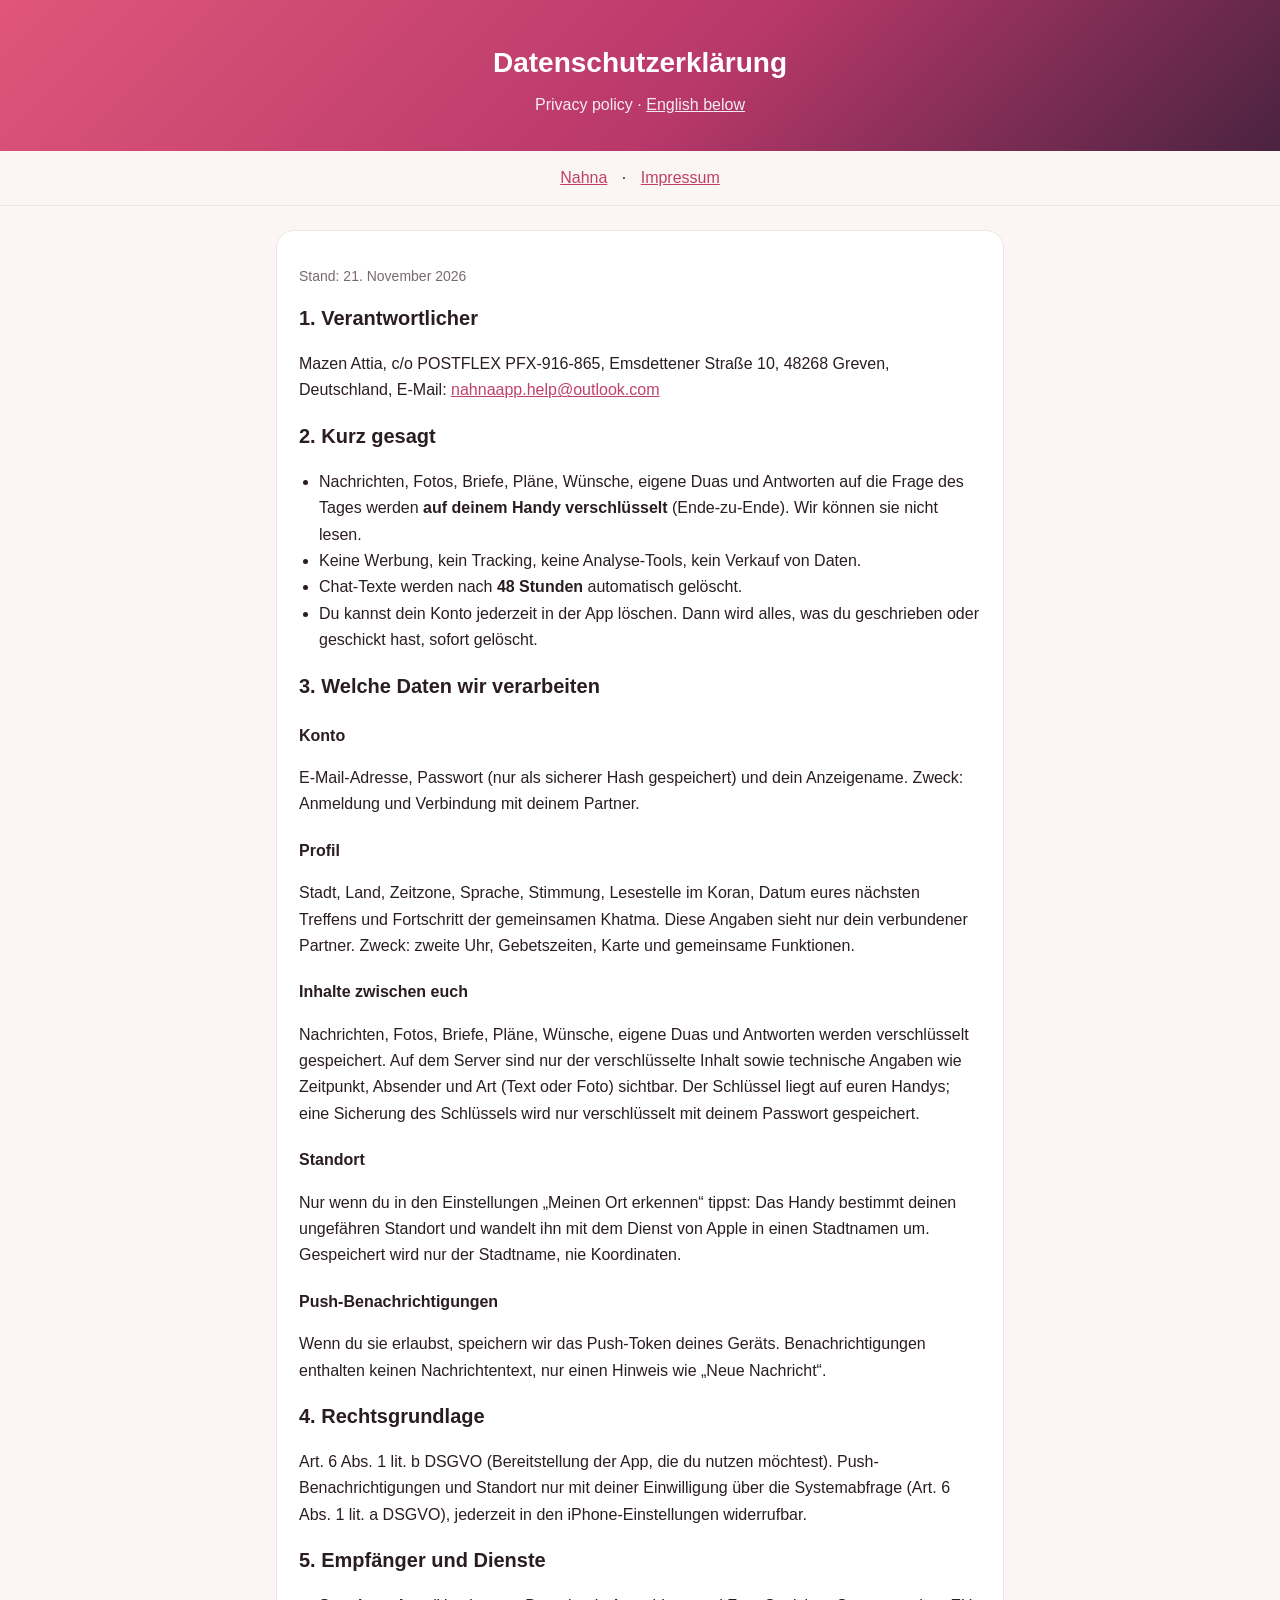
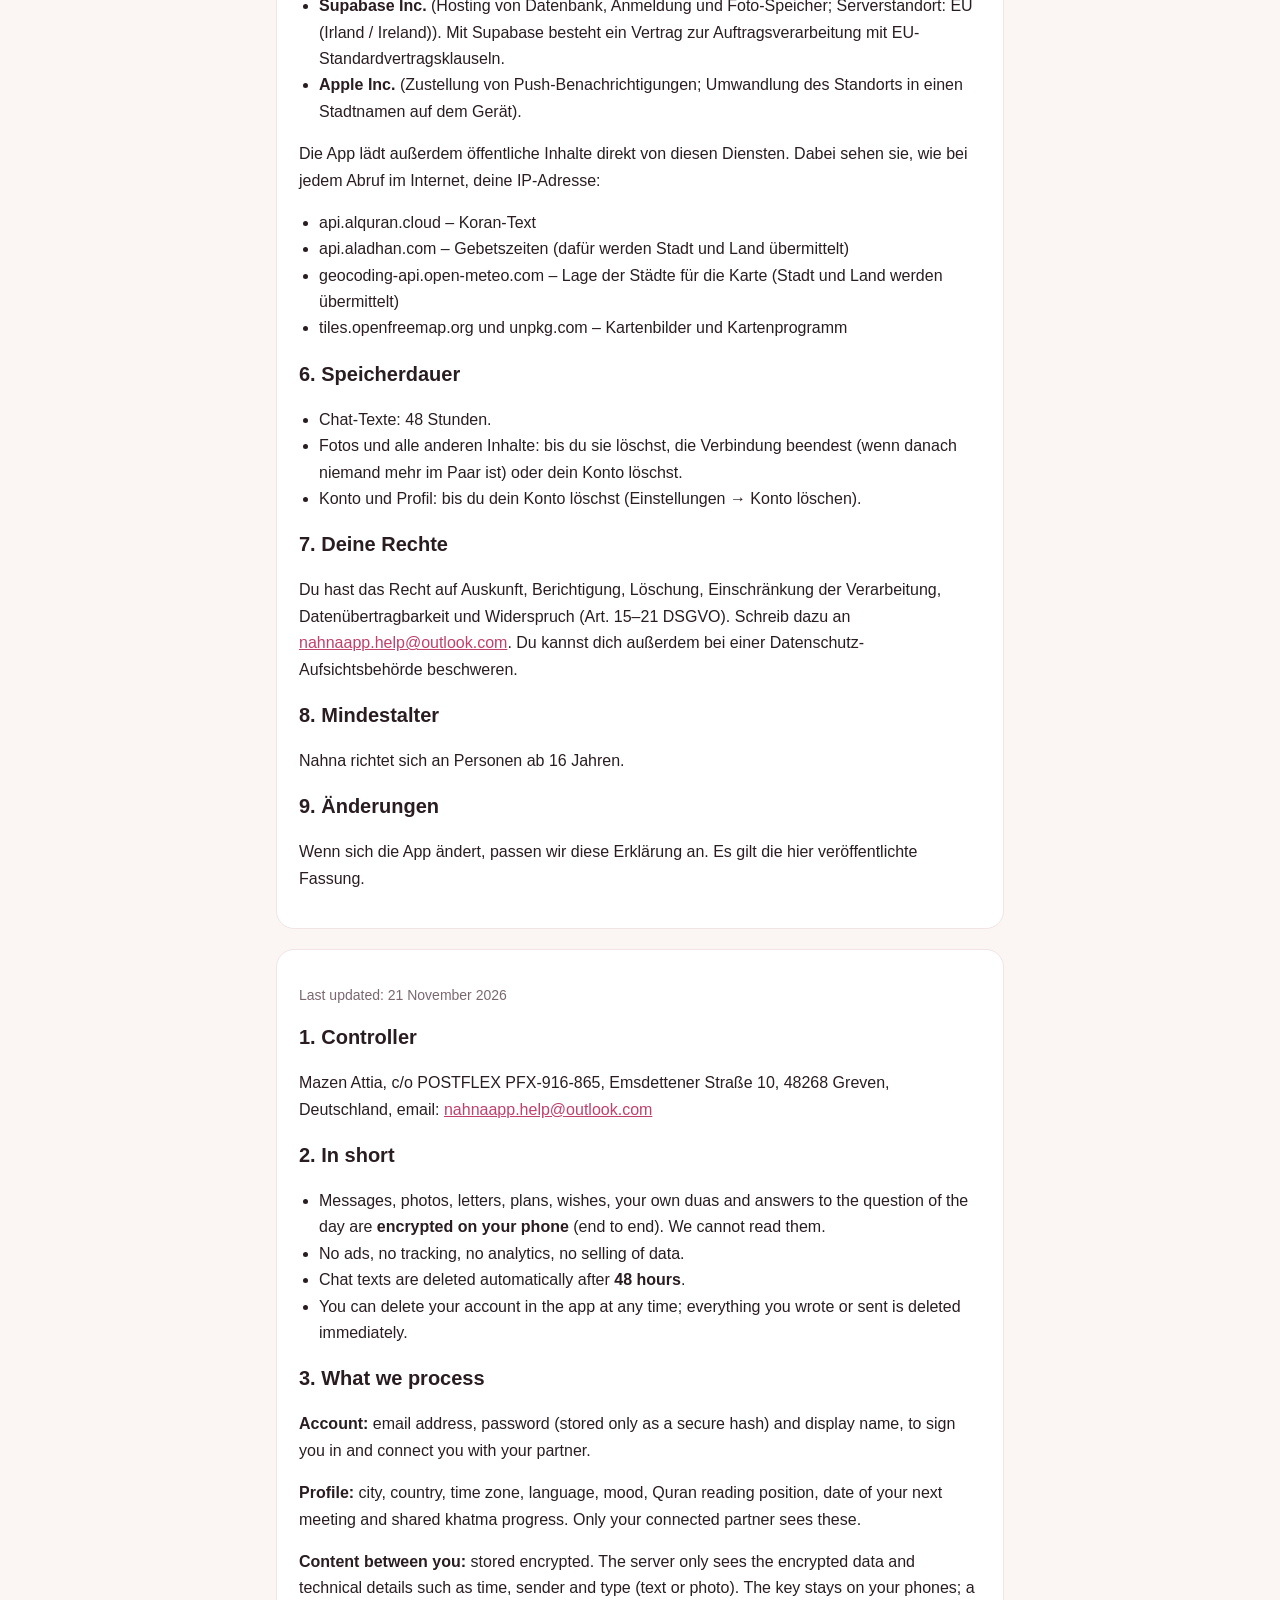
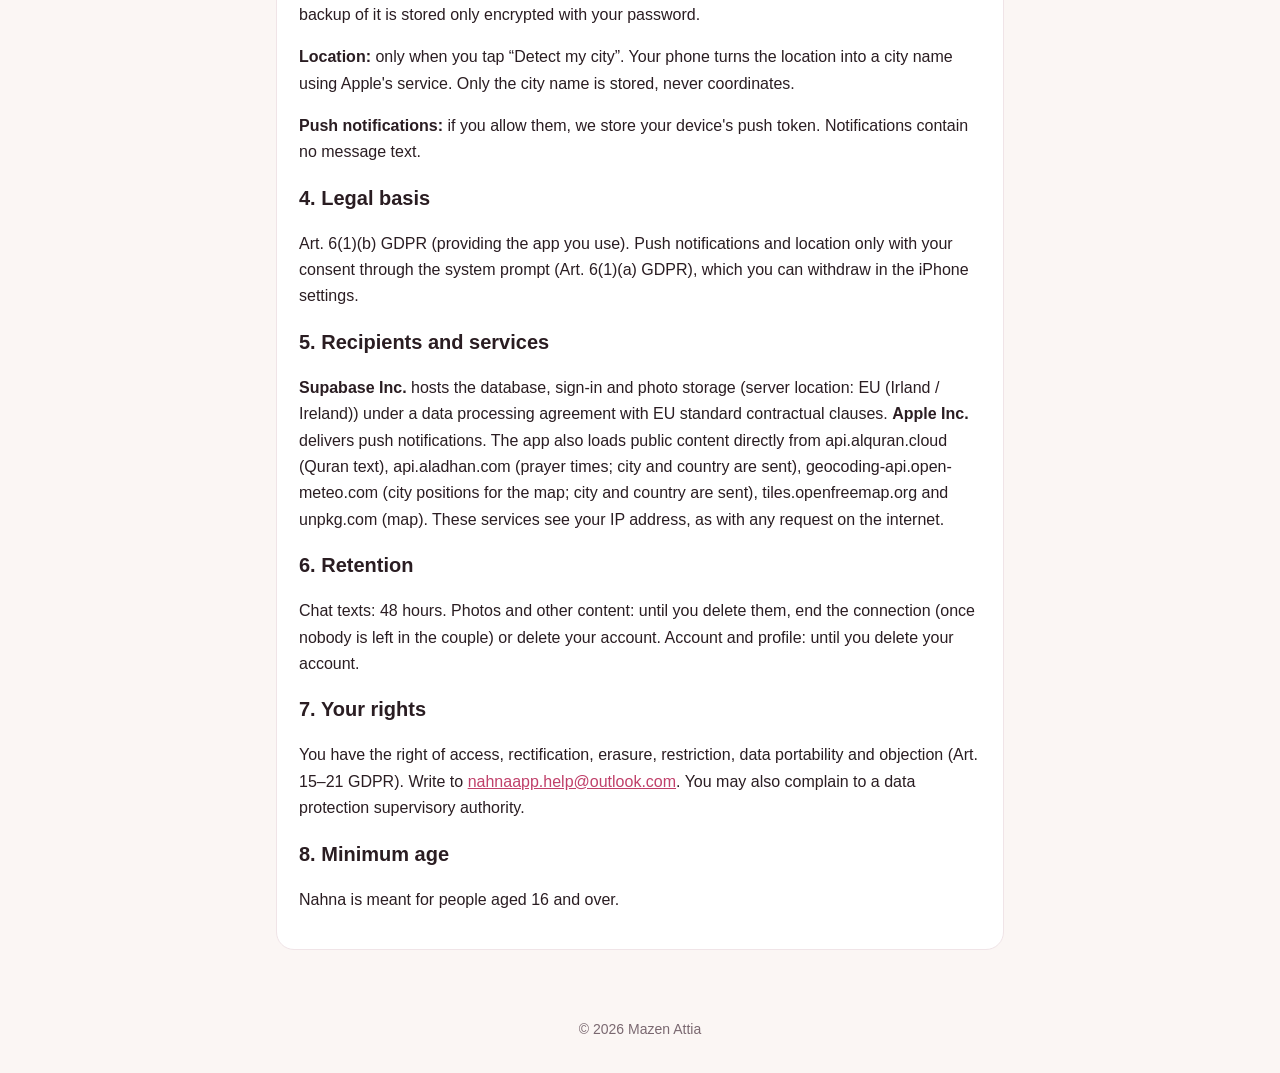
==== privacy.html @ 278a69fd "Add the Nahna website, privacy policy and imprint" ====
<!doctype html>
<html lang="de">
<head>
<meta charset="utf-8">
<meta name="viewport" content="width=device-width, initial-scale=1">
<title>Nahna – Datenschutz</title>
<link rel="stylesheet" href="style.css">
</head>
<body>
<header>
  <h1>Datenschutzerklärung</h1>
  <p>Privacy policy · <a href="#en" style="color:#fff">English below</a></p>
</header>
<nav><a href="index.html">Nahna</a> · <a href="imprint.html">Impressum</a></nav>
<main>
<section>
  <p class="muted">Stand: 21. November 2026</p>

  <h2>1. Verantwortlicher</h2>
  <p>Mazen Attia, c/o POSTFLEX PFX-916-865, Emsdettener Straße 10, 48268 Greven, Deutschland, E-Mail: <a href="mailto:nahnaapp.help@outlook.com">nahnaapp.help@outlook.com</a></p>

  <h2>2. Kurz gesagt</h2>
  <ul>
    <li>Nachrichten, Fotos, Briefe, Pläne, Wünsche, eigene Duas und Antworten auf die Frage des Tages werden <b>auf deinem Handy verschlüsselt</b> (Ende-zu-Ende). Wir können sie nicht lesen.</li>
    <li>Keine Werbung, kein Tracking, keine Analyse-Tools, kein Verkauf von Daten.</li>
    <li>Chat-Texte werden nach <b>48 Stunden</b> automatisch gelöscht.</li>
    <li>Du kannst dein Konto jederzeit in der App löschen. Dann wird alles, was du geschrieben oder geschickt hast, sofort gelöscht.</li>
  </ul>

  <h2>3. Welche Daten wir verarbeiten</h2>
  <h3>Konto</h3>
  <p>E-Mail-Adresse, Passwort (nur als sicherer Hash gespeichert) und dein Anzeigename. Zweck: Anmeldung und Verbindung mit deinem Partner.</p>
  <h3>Profil</h3>
  <p>Stadt, Land, Zeitzone, Sprache, Stimmung, Lesestelle im Koran, Datum eures nächsten Treffens und Fortschritt der gemeinsamen Khatma. Diese Angaben sieht nur dein verbundener Partner. Zweck: zweite Uhr, Gebetszeiten, Karte und gemeinsame Funktionen.</p>
  <h3>Inhalte zwischen euch</h3>
  <p>Nachrichten, Fotos, Briefe, Pläne, Wünsche, eigene Duas und Antworten werden verschlüsselt gespeichert. Auf dem Server sind nur der verschlüsselte Inhalt sowie technische Angaben wie Zeitpunkt, Absender und Art (Text oder Foto) sichtbar. Der Schlüssel liegt auf euren Handys; eine Sicherung des Schlüssels wird nur verschlüsselt mit deinem Passwort gespeichert.</p>
  <h3>Standort</h3>
  <p>Nur wenn du in den Einstellungen „Meinen Ort erkennen“ tippst: Das Handy bestimmt deinen ungefähren Standort und wandelt ihn mit dem Dienst von Apple in einen Stadtnamen um. Gespeichert wird nur der Stadtname, nie Koordinaten.</p>
  <h3>Push-Benachrichtigungen</h3>
  <p>Wenn du sie erlaubst, speichern wir das Push-Token deines Geräts. Benachrichtigungen enthalten keinen Nachrichtentext, nur einen Hinweis wie „Neue Nachricht“.</p>

  <h2>4. Rechtsgrundlage</h2>
  <p>Art. 6 Abs. 1 lit. b DSGVO (Bereitstellung der App, die du nutzen möchtest). Push-Benachrichtigungen und Standort nur mit deiner Einwilligung über die Systemabfrage (Art. 6 Abs. 1 lit. a DSGVO), jederzeit in den iPhone-Einstellungen widerrufbar.</p>

  <h2>5. Empfänger und Dienste</h2>
  <ul>
    <li><b>Supabase Inc.</b> (Hosting von Datenbank, Anmeldung und Foto-Speicher; Serverstandort: EU (Irland / Ireland)). Mit Supabase besteht ein Vertrag zur Auftragsverarbeitung mit EU-Standardvertragsklauseln.</li>
    <li><b>Apple Inc.</b> (Zustellung von Push-Benachrichtigungen; Umwandlung des Standorts in einen Stadtnamen auf dem Gerät).</li>
  </ul>
  <p>Die App lädt außerdem öffentliche Inhalte direkt von diesen Diensten. Dabei sehen sie, wie bei jedem Abruf im Internet, deine IP-Adresse:</p>
  <ul>
    <li>api.alquran.cloud – Koran-Text</li>
    <li>api.aladhan.com – Gebetszeiten (dafür werden Stadt und Land übermittelt)</li>
    <li>geocoding-api.open-meteo.com – Lage der Städte für die Karte (Stadt und Land werden übermittelt)</li>
    <li>tiles.openfreemap.org und unpkg.com – Kartenbilder und Kartenprogramm</li>
  </ul>

  <h2>6. Speicherdauer</h2>
  <ul>
    <li>Chat-Texte: 48 Stunden.</li>
    <li>Fotos und alle anderen Inhalte: bis du sie löschst, die Verbindung beendest (wenn danach niemand mehr im Paar ist) oder dein Konto löschst.</li>
    <li>Konto und Profil: bis du dein Konto löschst (Einstellungen → Konto löschen).</li>
  </ul>

  <h2>7. Deine Rechte</h2>
  <p>Du hast das Recht auf Auskunft, Berichtigung, Löschung, Einschränkung der Verarbeitung, Datenübertragbarkeit und Widerspruch (Art. 15–21 DSGVO). Schreib dazu an <a href="mailto:nahnaapp.help@outlook.com">nahnaapp.help@outlook.com</a>. Du kannst dich außerdem bei einer Datenschutz-Aufsichtsbehörde beschweren.</p>

  <h2>8. Mindestalter</h2>
  <p>Nahna richtet sich an Personen ab 16 Jahren.</p>

  <h2>9. Änderungen</h2>
  <p>Wenn sich die App ändert, passen wir diese Erklärung an. Es gilt die hier veröffentlichte Fassung.</p>
</section>

<section id="en" lang="en">
  <p class="muted">Last updated: 21 November 2026</p>

  <h2>1. Controller</h2>
  <p>Mazen Attia, c/o POSTFLEX PFX-916-865, Emsdettener Straße 10, 48268 Greven, Deutschland, email: <a href="mailto:nahnaapp.help@outlook.com">nahnaapp.help@outlook.com</a></p>

  <h2>2. In short</h2>
  <ul>
    <li>Messages, photos, letters, plans, wishes, your own duas and answers to the question of the day are <b>encrypted on your phone</b> (end to end). We cannot read them.</li>
    <li>No ads, no tracking, no analytics, no selling of data.</li>
    <li>Chat texts are deleted automatically after <b>48 hours</b>.</li>
    <li>You can delete your account in the app at any time; everything you wrote or sent is deleted immediately.</li>
  </ul>

  <h2>3. What we process</h2>
  <p><b>Account:</b> email address, password (stored only as a secure hash) and display name, to sign you in and connect you with your partner.</p>
  <p><b>Profile:</b> city, country, time zone, language, mood, Quran reading position, date of your next meeting and shared khatma progress. Only your connected partner sees these.</p>
  <p><b>Content between you:</b> stored encrypted. The server only sees the encrypted data and technical details such as time, sender and type (text or photo). The key stays on your phones; a backup of it is stored only encrypted with your password.</p>
  <p><b>Location:</b> only when you tap “Detect my city”. Your phone turns the location into a city name using Apple's service. Only the city name is stored, never coordinates.</p>
  <p><b>Push notifications:</b> if you allow them, we store your device's push token. Notifications contain no message text.</p>

  <h2>4. Legal basis</h2>
  <p>Art. 6(1)(b) GDPR (providing the app you use). Push notifications and location only with your consent through the system prompt (Art. 6(1)(a) GDPR), which you can withdraw in the iPhone settings.</p>

  <h2>5. Recipients and services</h2>
  <p><b>Supabase Inc.</b> hosts the database, sign-in and photo storage (server location: EU (Irland / Ireland)) under a data processing agreement with EU standard contractual clauses. <b>Apple Inc.</b> delivers push notifications. The app also loads public content directly from api.alquran.cloud (Quran text), api.aladhan.com (prayer times; city and country are sent), geocoding-api.open-meteo.com (city positions for the map; city and country are sent), tiles.openfreemap.org and unpkg.com (map). These services see your IP address, as with any request on the internet.</p>

  <h2>6. Retention</h2>
  <p>Chat texts: 48 hours. Photos and other content: until you delete them, end the connection (once nobody is left in the couple) or delete your account. Account and profile: until you delete your account.</p>

  <h2>7. Your rights</h2>
  <p>You have the right of access, rectification, erasure, restriction, data portability and objection (Art. 15–21 GDPR). Write to <a href="mailto:nahnaapp.help@outlook.com">nahnaapp.help@outlook.com</a>. You may also complain to a data protection supervisory authority.</p>

  <h2>8. Minimum age</h2>
  <p>Nahna is meant for people aged 16 and over.</p>
</section>
</main>
<footer>© 2026 Mazen Attia</footer>
</body>
</html>
---- style.css ----
:root {
  --bg: #fbf6f4;
  --card: #ffffff;
  --text: #2a1d22;
  --muted: #7a6870;
  --rose: #c0406a;
  --line: #f0e4e7;
}
@media (prefers-color-scheme: dark) {
  :root { --bg: #151012; --card: #1e181b; --text: #f6edf0; --muted: #b4a2a9; --rose: #f07a9a; --line: #33292d; }
}
* { box-sizing: border-box; }
body {
  margin: 0; background: var(--bg); color: var(--text);
  font: 16px/1.65 -apple-system, BlinkMacSystemFont, "Segoe UI", Roboto, sans-serif;
}
header {
  background: linear-gradient(135deg, #e0567a, #b8386a 55%, #4a2340);
  color: #fff; padding: 40px 16px 32px; text-align: center;
}
header img { width: 84px; height: 84px; border-radius: 20px; display: block; margin: 0 auto 12px; }
header h1 { margin: 0; font-size: 28px; }
header p { margin: 6px 0 0; opacity: .9; }
nav { text-align: center; padding: 14px 16px; border-bottom: 1px solid var(--line); }
nav a { margin: 0 10px; }
main { max-width: 760px; margin: 0 auto; padding: 24px 16px 48px; }
section { background: var(--card); border: 1px solid var(--line); border-radius: 18px; padding: 20px 22px; margin: 0 0 20px; }
h2 { font-size: 20px; margin: 0 0 8px; }
h3 { font-size: 16px; margin: 20px 0 4px; }
a { color: var(--rose); }
ul { padding-left: 20px; }
.muted { color: var(--muted); font-size: 14px; }
footer { text-align: center; color: var(--muted); font-size: 14px; padding: 0 16px 32px; }
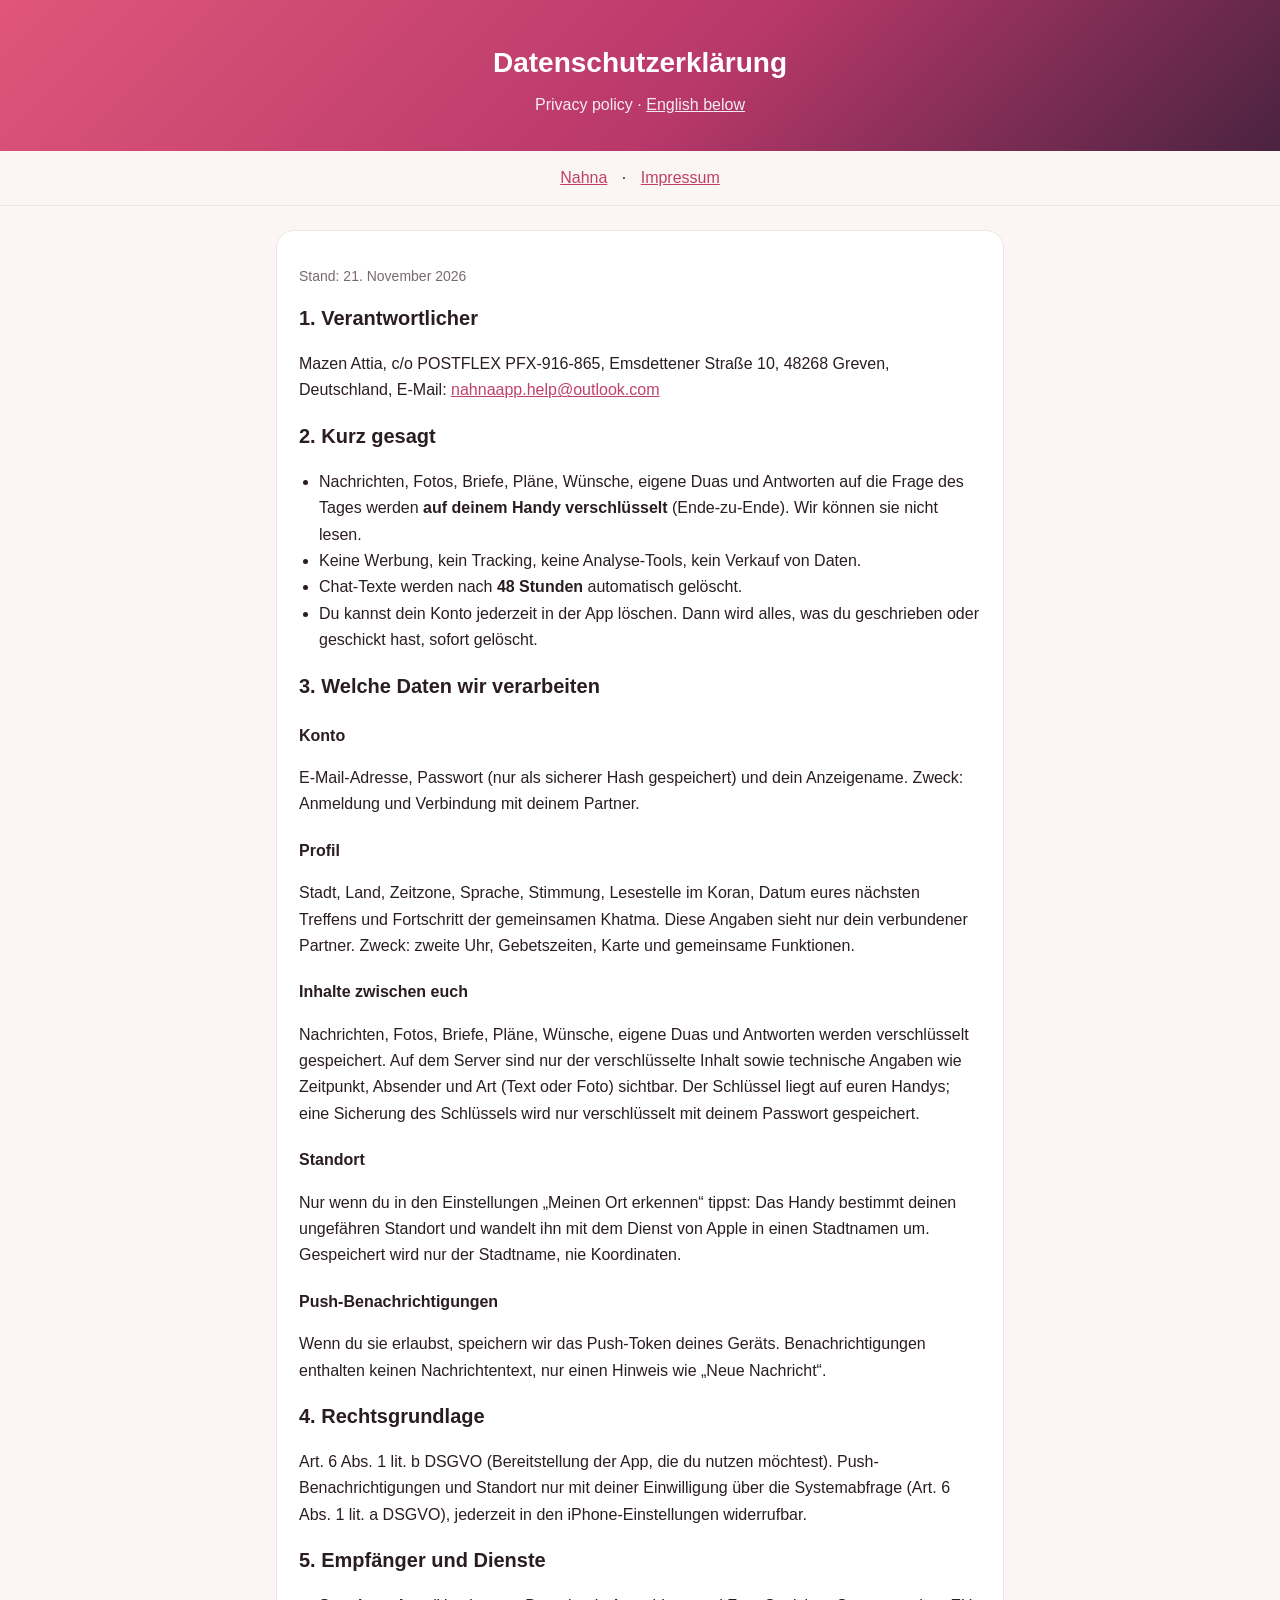
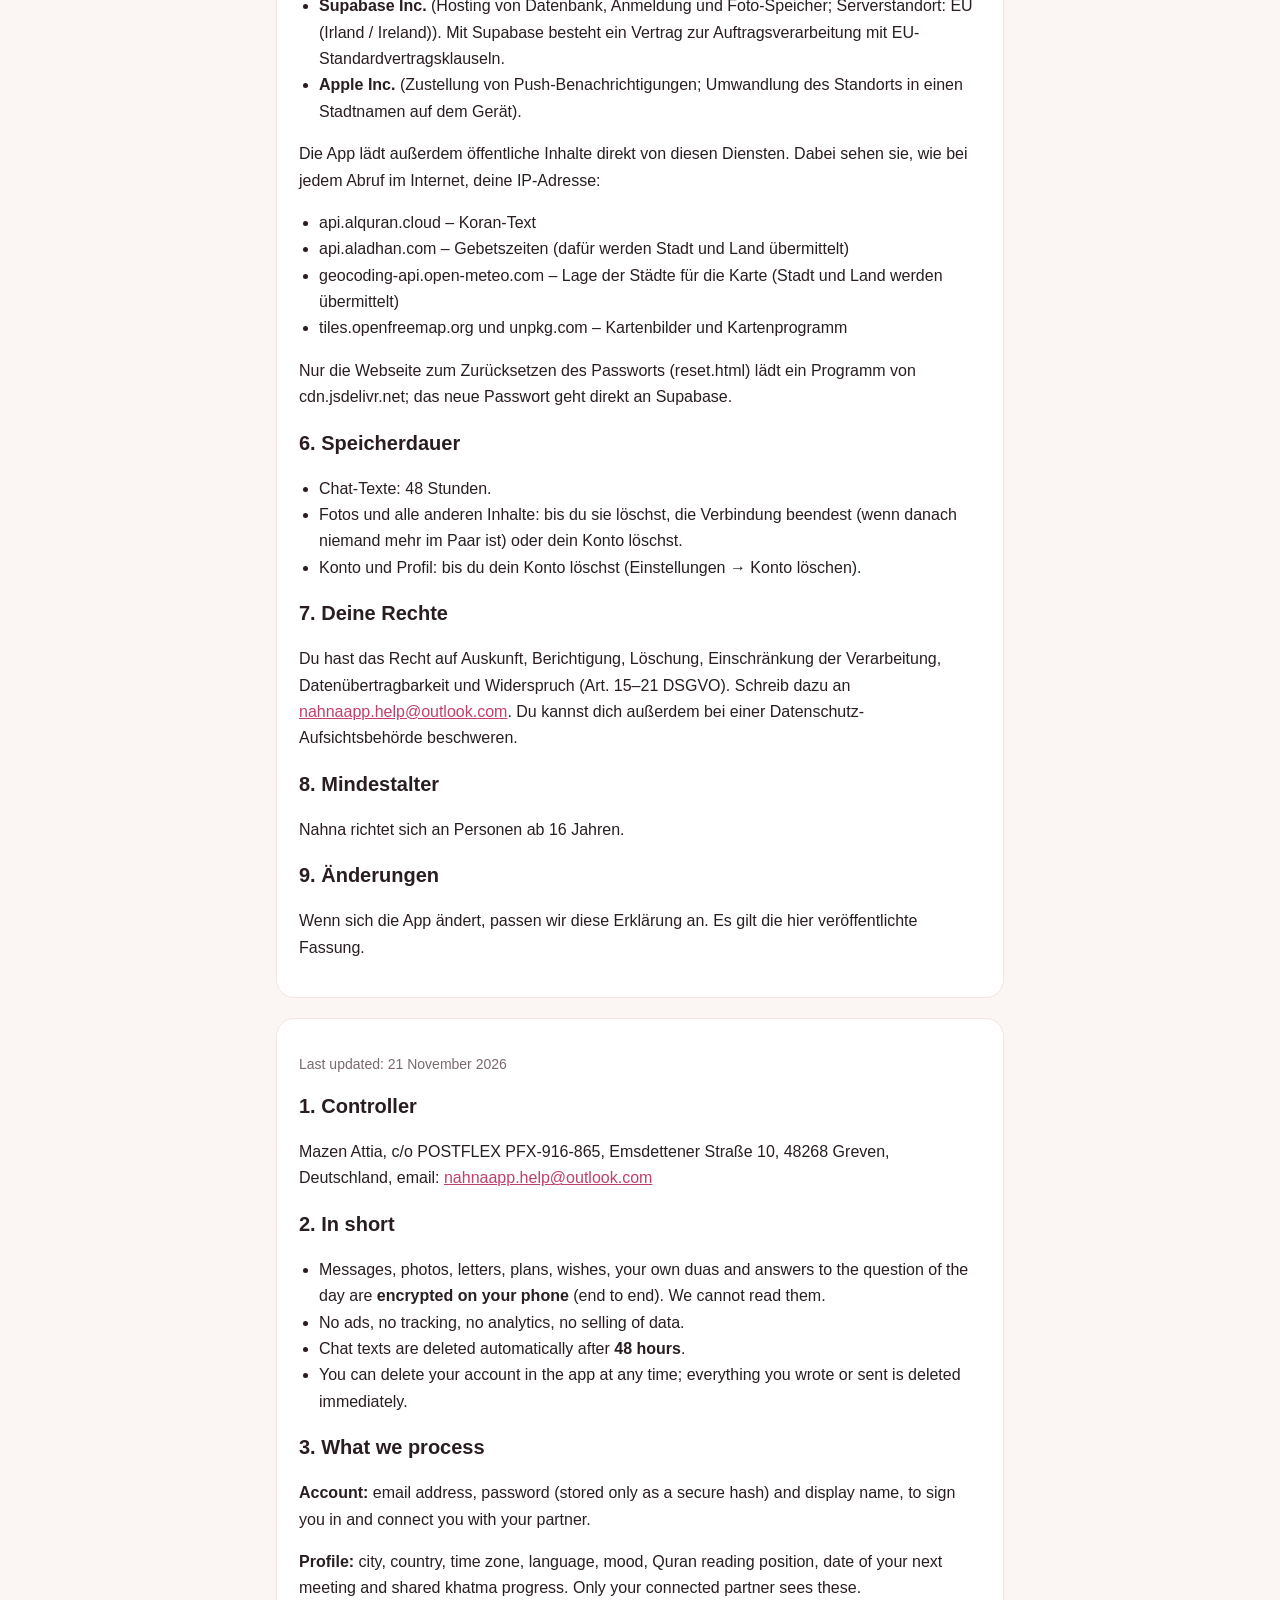
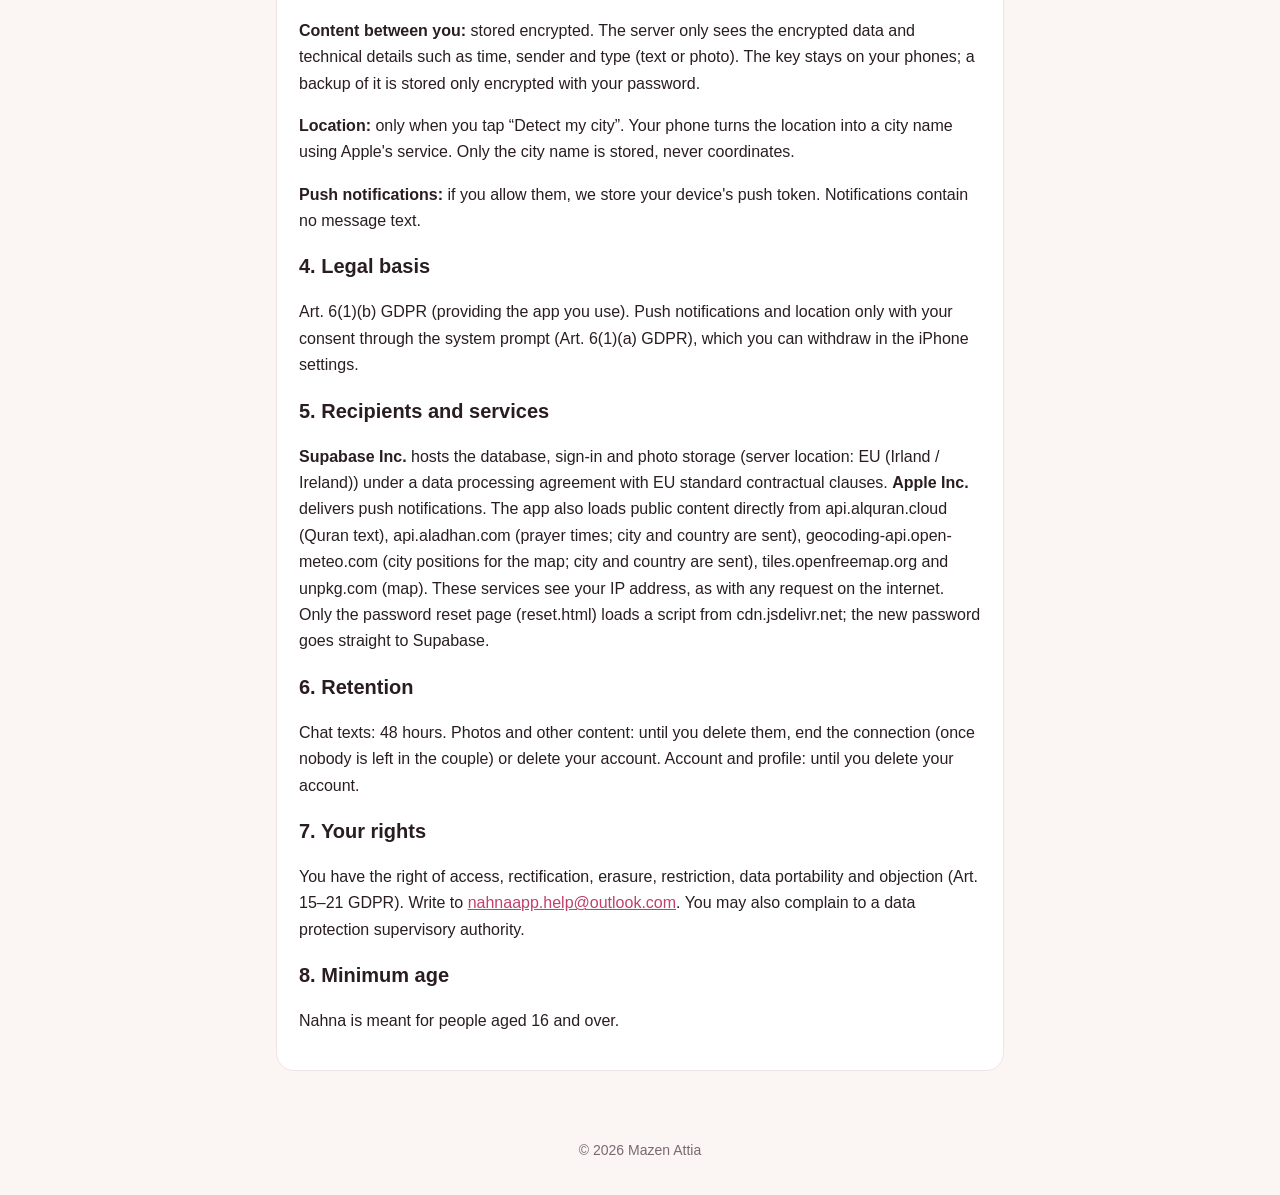
==== commit 411087ca: "Add the password reset page" ====
--- a/privacy.html
+++ b/privacy.html
@@ -54,6 +54,7 @@
     <li>geocoding-api.open-meteo.com – Lage der Städte für die Karte (Stadt und Land werden übermittelt)</li>
     <li>tiles.openfreemap.org und unpkg.com – Kartenbilder und Kartenprogramm</li>
   </ul>
+  <p>Nur die Webseite zum Zurücksetzen des Passworts (reset.html) lädt ein Programm von cdn.jsdelivr.net; das neue Passwort geht direkt an Supabase.</p>
 
   <h2>6. Speicherdauer</h2>
   <ul>
@@ -97,7 +98,7 @@
   <p>Art. 6(1)(b) GDPR (providing the app you use). Push notifications and location only with your consent through the system prompt (Art. 6(1)(a) GDPR), which you can withdraw in the iPhone settings.</p>
 
   <h2>5. Recipients and services</h2>
-  <p><b>Supabase Inc.</b> hosts the database, sign-in and photo storage (server location: EU (Irland / Ireland)) under a data processing agreement with EU standard contractual clauses. <b>Apple Inc.</b> delivers push notifications. The app also loads public content directly from api.alquran.cloud (Quran text), api.aladhan.com (prayer times; city and country are sent), geocoding-api.open-meteo.com (city positions for the map; city and country are sent), tiles.openfreemap.org and unpkg.com (map). These services see your IP address, as with any request on the internet.</p>
+  <p><b>Supabase Inc.</b> hosts the database, sign-in and photo storage (server location: EU (Irland / Ireland)) under a data processing agreement with EU standard contractual clauses. <b>Apple Inc.</b> delivers push notifications. The app also loads public content directly from api.alquran.cloud (Quran text), api.aladhan.com (prayer times; city and country are sent), geocoding-api.open-meteo.com (city positions for the map; city and country are sent), tiles.openfreemap.org and unpkg.com (map). These services see your IP address, as with any request on the internet. Only the password reset page (reset.html) loads a script from cdn.jsdelivr.net; the new password goes straight to Supabase.</p>
 
   <h2>6. Retention</h2>
   <p>Chat texts: 48 hours. Photos and other content: until you delete them, end the connection (once nobody is left in the couple) or delete your account. Account and profile: until you delete your account.</p>
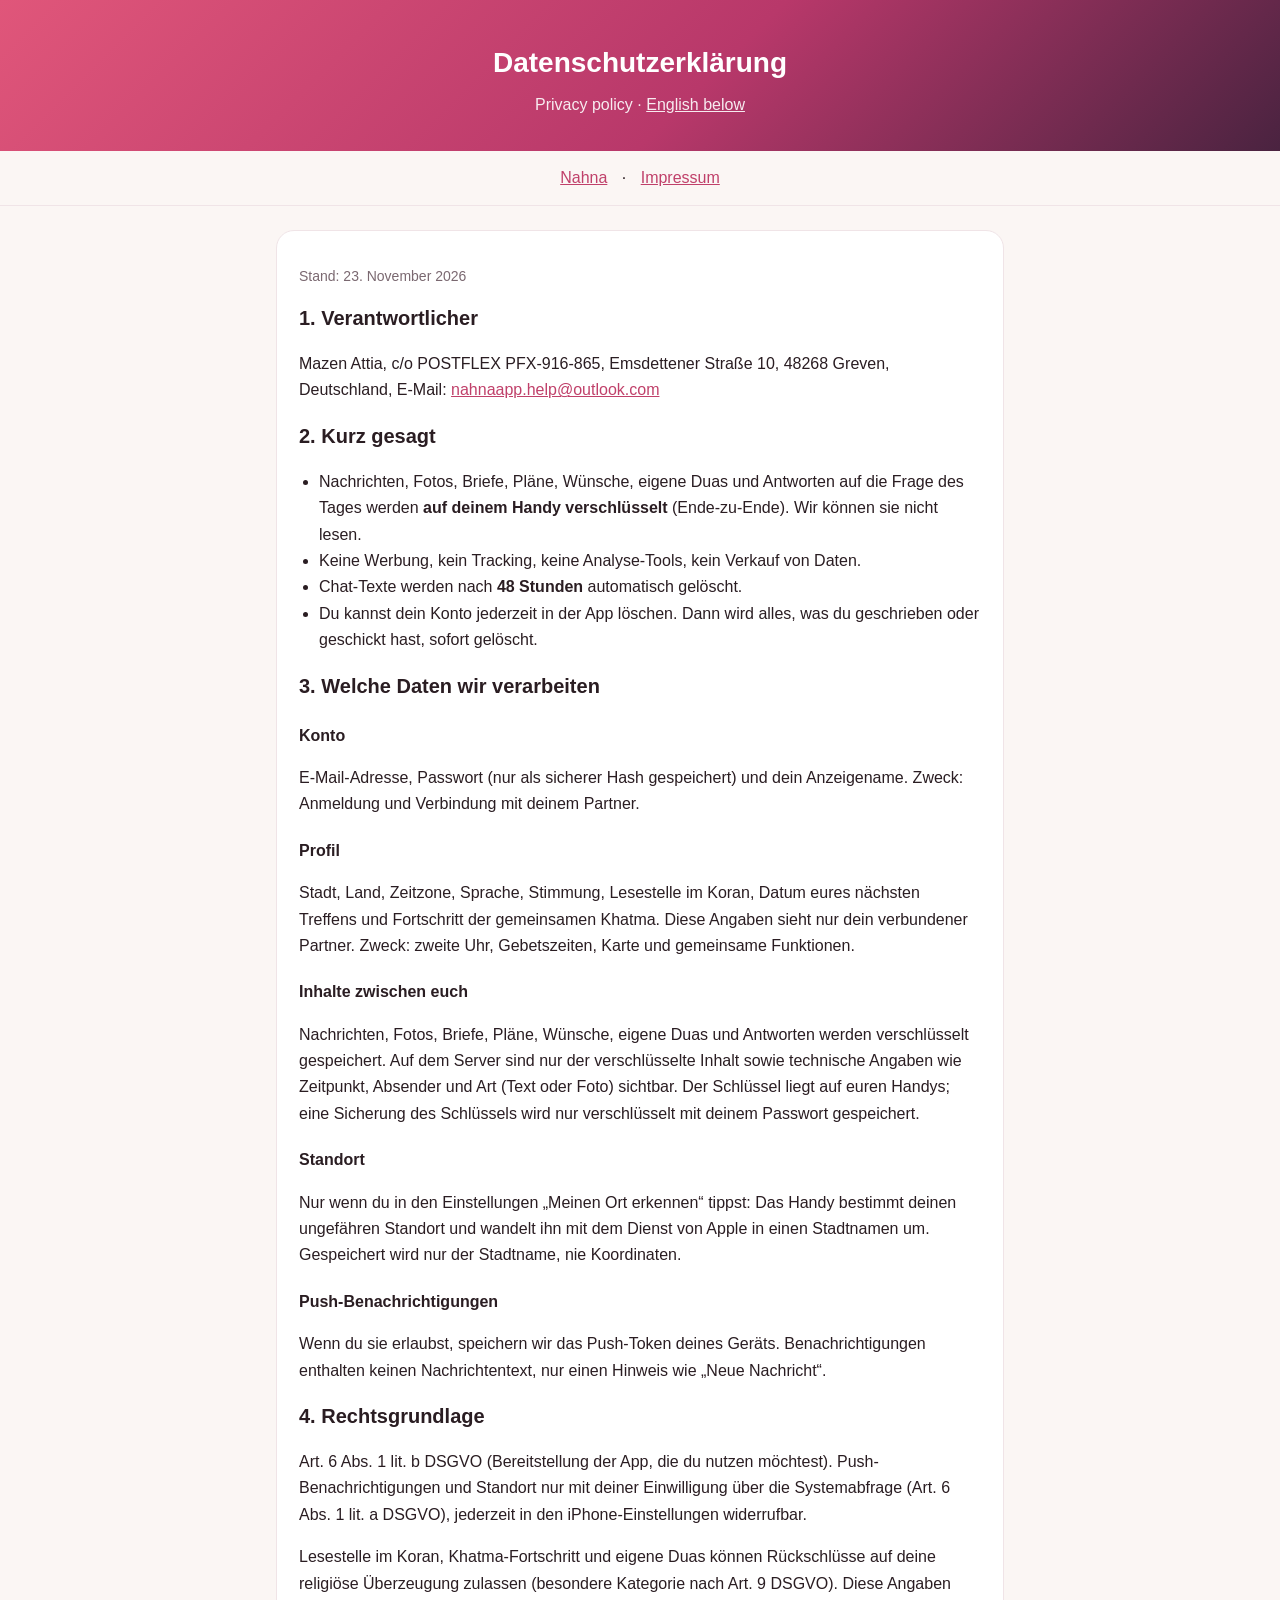
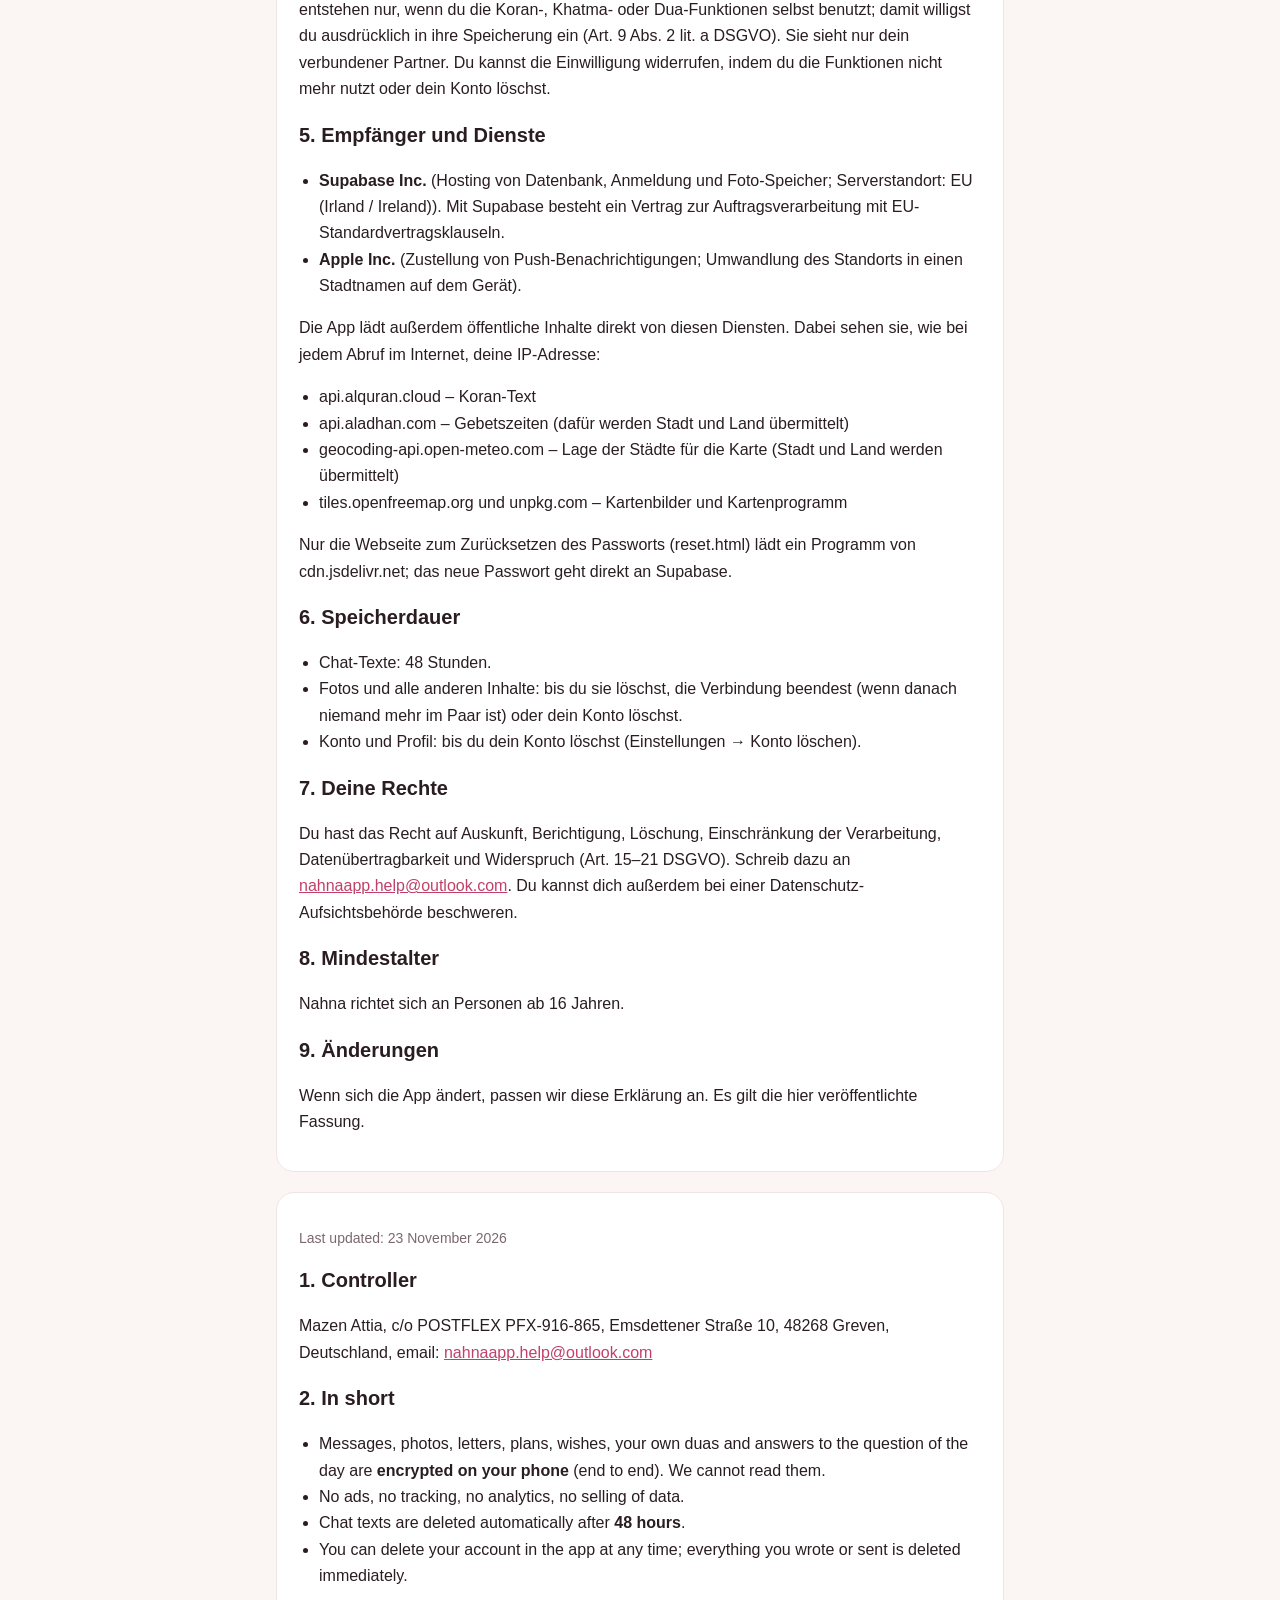
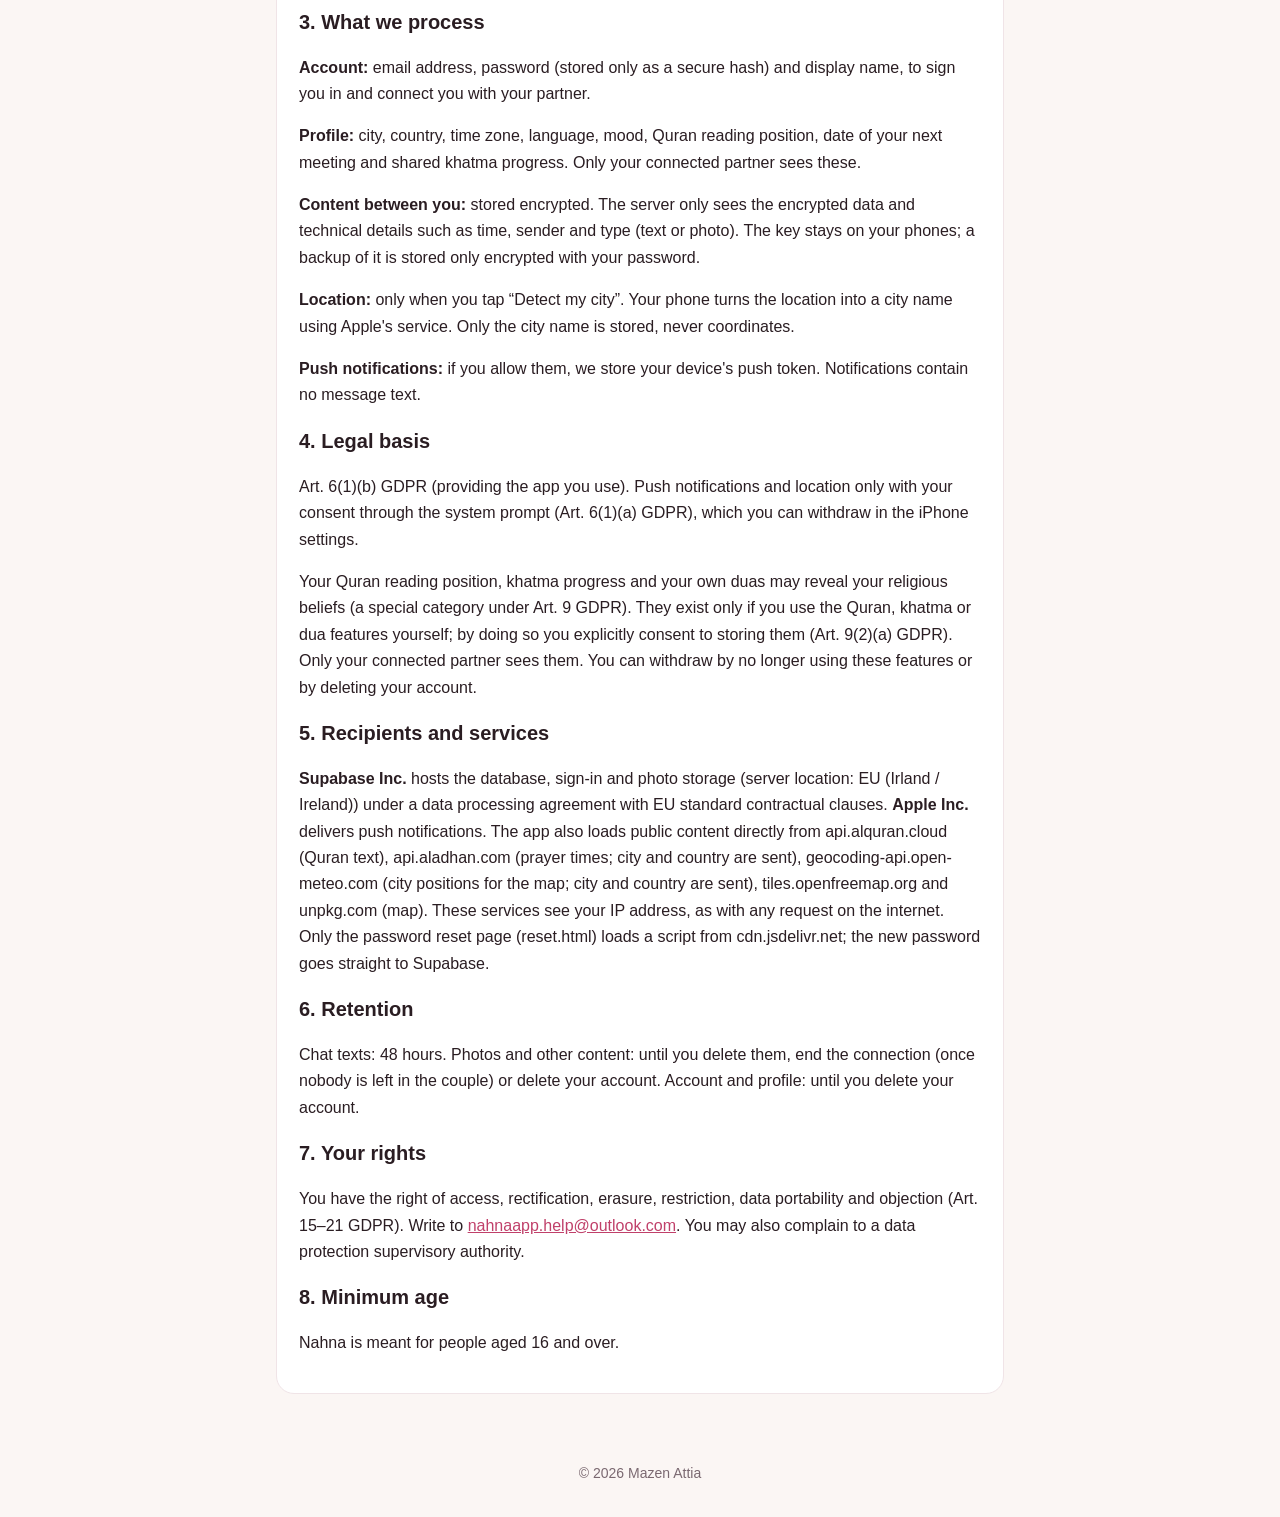
==== commit 9e606196: "Cover religious data in the privacy policy" ====
--- a/privacy.html
+++ b/privacy.html
@@ -14,7 +14,7 @@
 <nav><a href="index.html">Nahna</a> · <a href="imprint.html">Impressum</a></nav>
 <main>
 <section>
-  <p class="muted">Stand: 21. November 2026</p>
+  <p class="muted">Stand: 23. November 2026</p>
 
   <h2>1. Verantwortlicher</h2>
   <p>Mazen Attia, c/o POSTFLEX PFX-916-865, Emsdettener Straße 10, 48268 Greven, Deutschland, E-Mail: <a href="mailto:nahnaapp.help@outlook.com">nahnaapp.help@outlook.com</a></p>
@@ -41,6 +41,7 @@
 
   <h2>4. Rechtsgrundlage</h2>
   <p>Art. 6 Abs. 1 lit. b DSGVO (Bereitstellung der App, die du nutzen möchtest). Push-Benachrichtigungen und Standort nur mit deiner Einwilligung über die Systemabfrage (Art. 6 Abs. 1 lit. a DSGVO), jederzeit in den iPhone-Einstellungen widerrufbar.</p>
+  <p>Lesestelle im Koran, Khatma-Fortschritt und eigene Duas können Rückschlüsse auf deine religiöse Überzeugung zulassen (besondere Kategorie nach Art. 9 DSGVO). Diese Angaben entstehen nur, wenn du die Koran-, Khatma- oder Dua-Funktionen selbst benutzt; damit willigst du ausdrücklich in ihre Speicherung ein (Art. 9 Abs. 2 lit. a DSGVO). Sie sieht nur dein verbundener Partner. Du kannst die Einwilligung widerrufen, indem du die Funktionen nicht mehr nutzt oder dein Konto löschst.</p>
 
   <h2>5. Empfänger und Dienste</h2>
   <ul>
@@ -74,7 +75,7 @@
 </section>
 
 <section id="en" lang="en">
-  <p class="muted">Last updated: 21 November 2026</p>
+  <p class="muted">Last updated: 23 November 2026</p>
 
   <h2>1. Controller</h2>
   <p>Mazen Attia, c/o POSTFLEX PFX-916-865, Emsdettener Straße 10, 48268 Greven, Deutschland, email: <a href="mailto:nahnaapp.help@outlook.com">nahnaapp.help@outlook.com</a></p>
@@ -96,6 +97,7 @@
 
   <h2>4. Legal basis</h2>
   <p>Art. 6(1)(b) GDPR (providing the app you use). Push notifications and location only with your consent through the system prompt (Art. 6(1)(a) GDPR), which you can withdraw in the iPhone settings.</p>
+  <p>Your Quran reading position, khatma progress and your own duas may reveal your religious beliefs (a special category under Art. 9 GDPR). They exist only if you use the Quran, khatma or dua features yourself; by doing so you explicitly consent to storing them (Art. 9(2)(a) GDPR). Only your connected partner sees them. You can withdraw by no longer using these features or by deleting your account.</p>
 
   <h2>5. Recipients and services</h2>
   <p><b>Supabase Inc.</b> hosts the database, sign-in and photo storage (server location: EU (Irland / Ireland)) under a data processing agreement with EU standard contractual clauses. <b>Apple Inc.</b> delivers push notifications. The app also loads public content directly from api.alquran.cloud (Quran text), api.aladhan.com (prayer times; city and country are sent), geocoding-api.open-meteo.com (city positions for the map; city and country are sent), tiles.openfreemap.org and unpkg.com (map). These services see your IP address, as with any request on the internet. Only the password reset page (reset.html) loads a script from cdn.jsdelivr.net; the new password goes straight to Supabase.</p>
